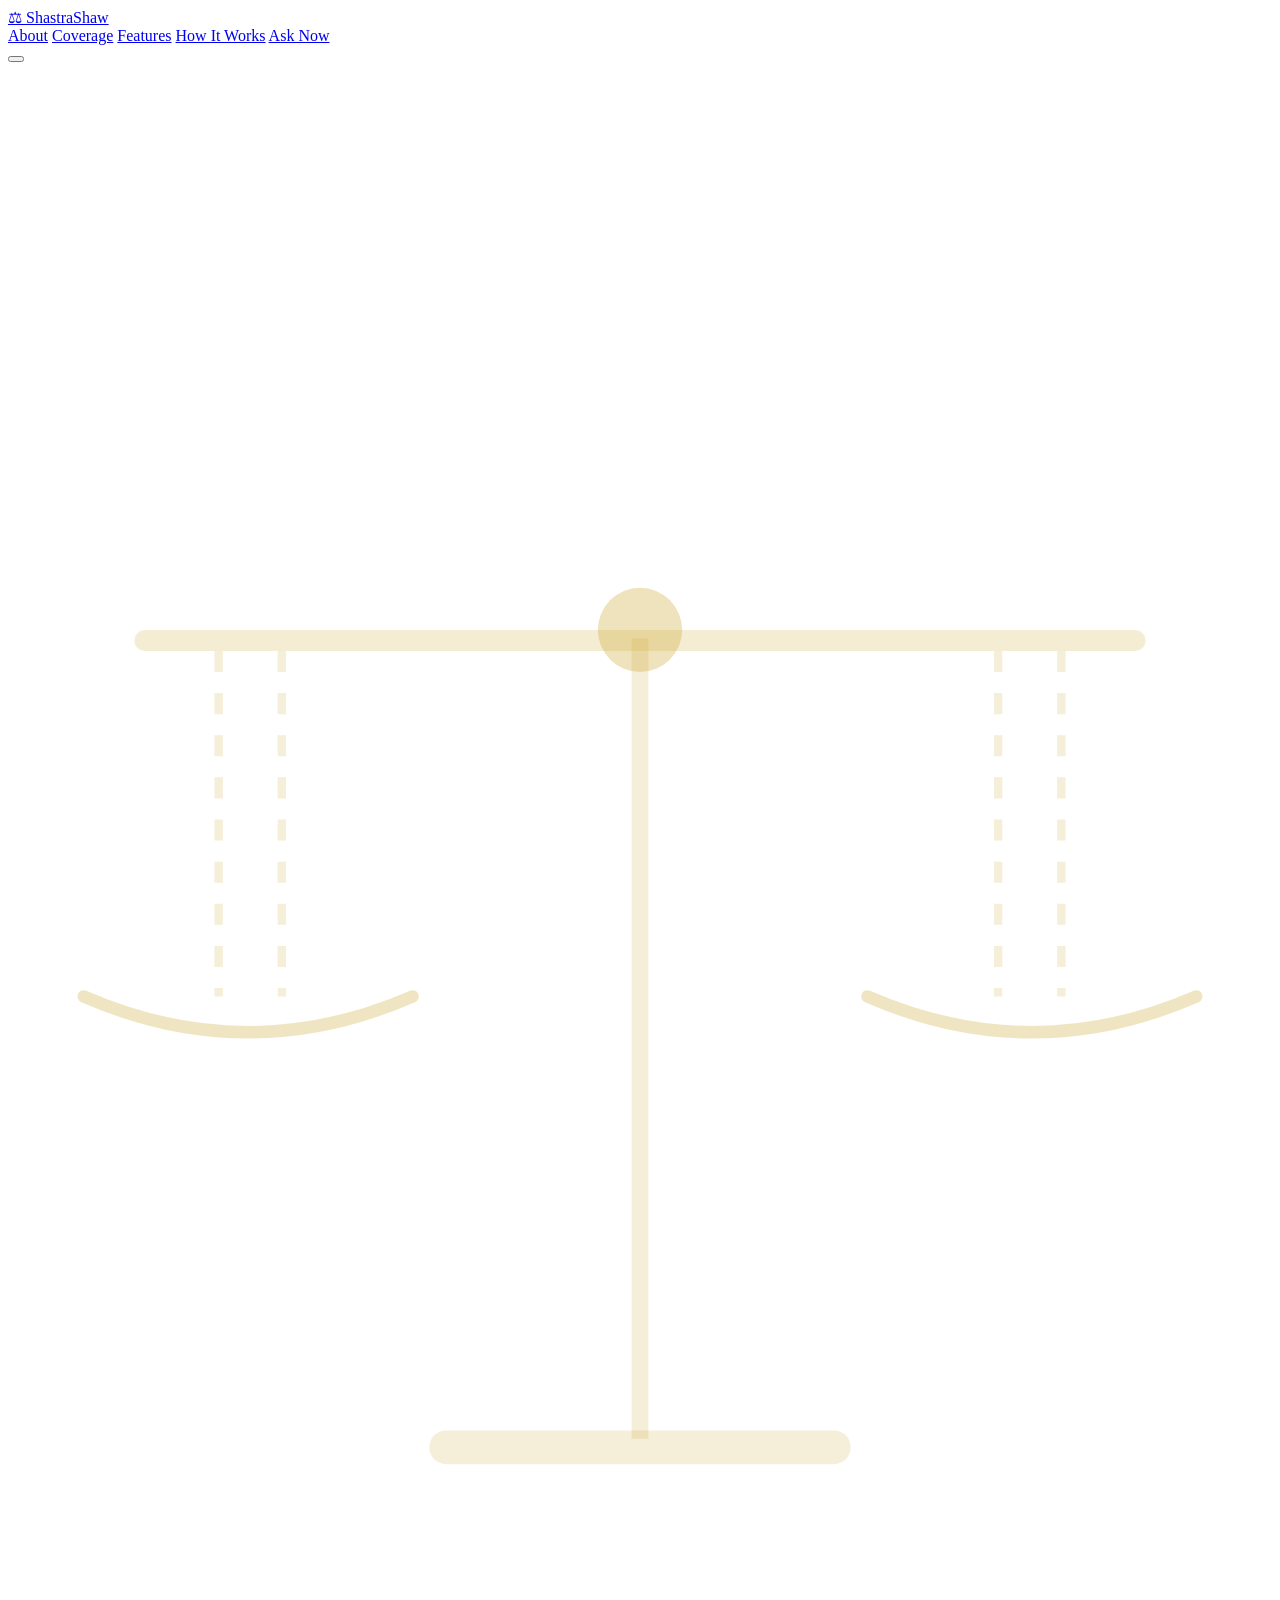
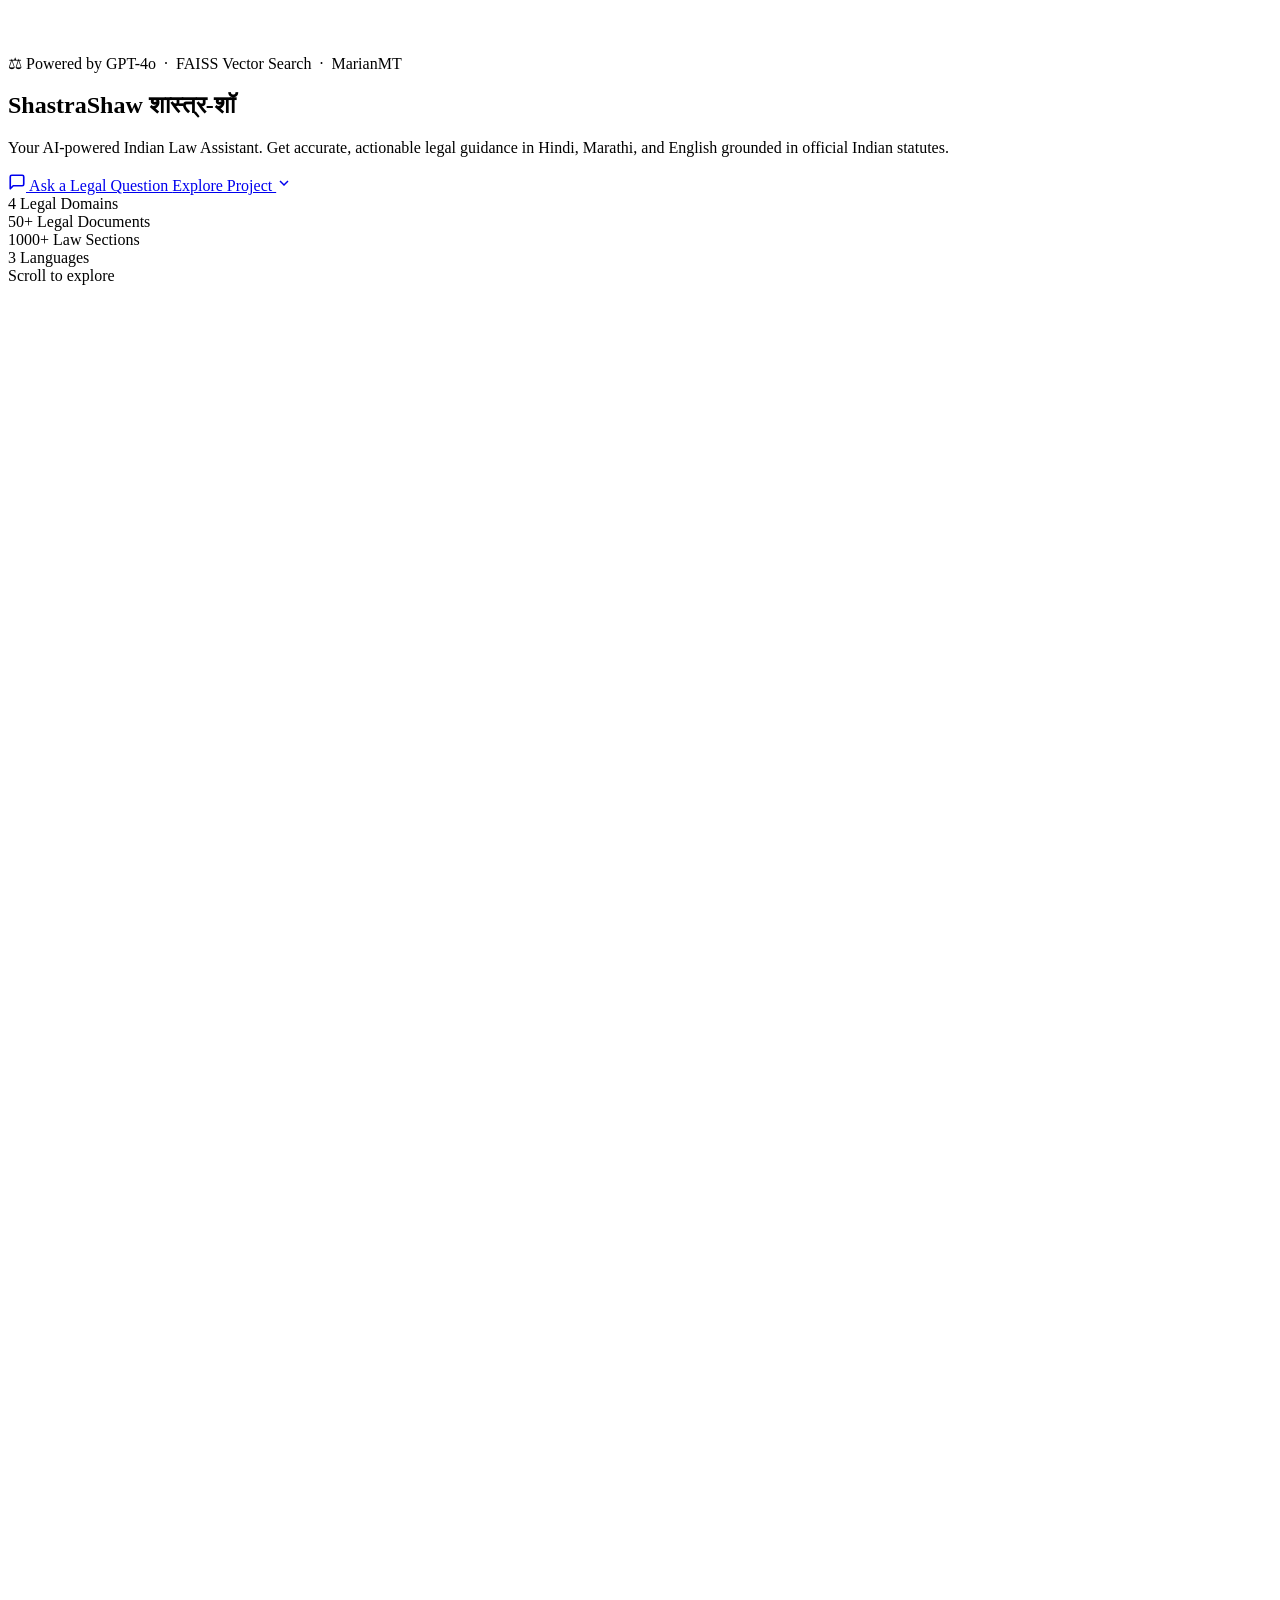
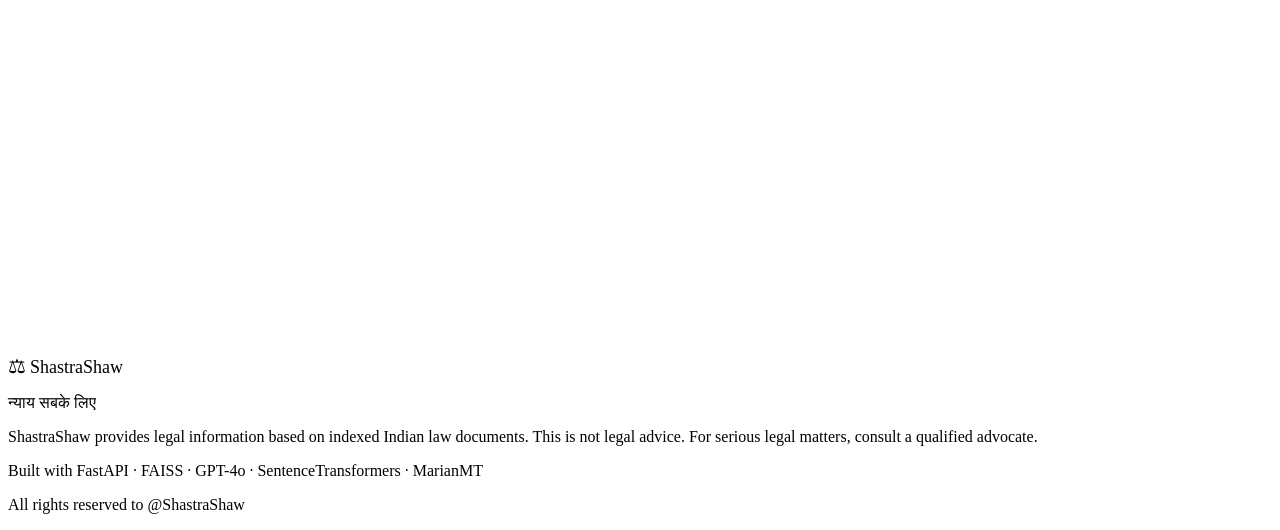
==== app/static/index.html @ 65e2e1da "Initial commit — Indian Law RAG system RAG pipeline for Indian legal documents covering traffic law " ====
<!DOCTYPE html>
<html lang="en">

<head>
  <meta charset="UTF-8">
  <meta name="viewport" content="width=device-width, initial-scale=1.0">
  <title>ShastraShaw - AI Legal Assistant for India</title>
  <meta name="description"
    content="ShastraShaw: AI-powered Indian Law Assistant. Get instant, accurate legal guidance in Hindi, Marathi, and English based on official Indian statutes.">

  <!-- Google Fonts -->
  <link rel="preconnect" href="https://fonts.googleapis.com">
  <link rel="preconnect" href="https://fonts.gstatic.com" crossorigin>
  <link
    href="https://fonts.googleapis.com/css2?family=Cinzel:wght@400;600;700;900&family=Inter:ital,wght@0,300;0,400;0,500;0,600;0,700;1,400&family=Noto+Sans+Devanagari:wght@300;400;500;600&display=swap"
    rel="stylesheet">

  <!-- AOS -->
  <link href="https://unpkg.com/aos@2.3.4/dist/aos.css" rel="stylesheet">

  <!-- Stylesheet -->
  <link rel="stylesheet" href="/static/css/style.css">
</head>

<body>

  <!-- ===== NAVBAR ===== -->
  <nav class="navbar" id="navbar">
    <div class="nav-container">
      <a href="/" class="nav-brand">
        <span class="brand-icon">⚖</span>
        <span class="brand-name">ShastraShaw</span>
      </a>
      <div class="nav-links" id="navLinks">
        <a href="#about">About</a>
        <a href="#coverage">Coverage</a>
        <a href="#features">Features</a>
        <a href="#how-it-works">How It Works</a>
        <a href="/chat" class="btn-nav">Ask Now</a>
      </div>
      <button class="nav-toggle" id="navToggle" aria-label="Toggle navigation">
        <span></span><span></span><span></span>
      </button>
    </div>
  </nav>

  <!-- ===== HERO ===== -->
  <section class="hero" id="hero">
    <div class="hero-bg">
      <div class="hero-orb hero-orb-1"></div>
      <div class="hero-orb hero-orb-2"></div>
      <div class="hero-orb hero-orb-3"></div>
      <canvas id="heroCanvas"></canvas>
    </div>

    <!-- Decorative scales SVG -->
    <div class="hero-scales-bg" aria-hidden="true">
      <svg viewBox="0 0 300 340" fill="none" xmlns="http://www.w3.org/2000/svg">
        <rect x="148" y="100" width="4" height="190" fill="rgba(201,162,39,0.18)" />
        <rect x="100" y="288" width="100" height="8" rx="4" fill="rgba(201,162,39,0.18)" />
        <rect x="30" y="98" width="240" height="5" rx="2.5" fill="rgba(201,162,39,0.2)" />
        <circle cx="150" cy="98" r="10" fill="rgba(201,162,39,0.3)" />
        <line x1="50" y1="103" x2="50" y2="185" stroke="rgba(201,162,39,0.18)" stroke-width="2"
          stroke-dasharray="5 5" />
        <line x1="65" y1="103" x2="65" y2="185" stroke="rgba(201,162,39,0.18)" stroke-width="2"
          stroke-dasharray="5 5" />
        <line x1="235" y1="103" x2="235" y2="185" stroke="rgba(201,162,39,0.18)" stroke-width="2"
          stroke-dasharray="5 5" />
        <line x1="250" y1="103" x2="250" y2="185" stroke="rgba(201,162,39,0.18)" stroke-width="2"
          stroke-dasharray="5 5" />
        <path d="M18 185 Q57 202 96 185" stroke="rgba(201,162,39,0.28)" stroke-width="3" fill="none"
          stroke-linecap="round" />
        <path d="M204 185 Q243 202 282 185" stroke="rgba(201,162,39,0.28)" stroke-width="3" fill="none"
          stroke-linecap="round" />
      </svg>
    </div>

    <div class="hero-content">
      <div class="hero-badge">
        <span>⚖</span>
        Powered by GPT-4o &nbsp;·&nbsp; FAISS Vector Search &nbsp;·&nbsp; MarianMT
      </div>

      <h1 class="hero-title">
        <span class="brand-cinzel">ShastraShaw</span>
        <span class="title-sub">शास्त्र-शॉ</span>
      </h1>

      <p class="hero-desc">
        Your AI-powered Indian Law Assistant. Get accurate, actionable legal guidance
        in Hindi, Marathi, and English grounded in official Indian statutes.
      </p>

      <div class="hero-actions">
        <a href="/chat" class="btn-primary">
          <svg width="18" height="18" viewBox="0 0 24 24" fill="none" stroke="currentColor" stroke-width="2.2"
            stroke-linecap="round" stroke-linejoin="round">
            <path d="M21 15a2 2 0 0 1-2 2H7l-4 4V5a2 2 0 0 1 2-2h14a2 2 0 0 1 2 2z" />
          </svg>
          Ask a Legal Question
        </a>
        <a href="#about" class="btn-secondary">
          Explore Project
          <svg width="16" height="16" viewBox="0 0 24 24" fill="none" stroke="currentColor" stroke-width="2.2">
            <polyline points="6 9 12 15 18 9" />
          </svg>
        </a>
      </div>

      <div class="hero-stats">
        <div class="stat">
          <span class="stat-num">4</span>
          <span class="stat-label">Legal Domains</span>
        </div>
        <div class="stat-divider"></div>
        <div class="stat">
          <span class="stat-num">50+</span>
          <span class="stat-label">Legal Documents</span>
        </div>
        <div class="stat-divider"></div>
        <div class="stat">
          <span class="stat-num">1000+</span>
          <span class="stat-label">Law Sections</span>
        </div>
        <div class="stat-divider"></div>
        <div class="stat">
          <span class="stat-num">3</span>
          <span class="stat-label">Languages</span>
        </div>
      </div>
    </div>

    <div class="hero-scroll">
      <div class="scroll-indicator"></div>
      <span>Scroll to explore</span>
    </div>
  </section>

  <!-- ===== ABOUT ===== -->
  <section class="about section" id="about">
    <div class="container">
      <div class="section-header" data-aos="fade-up">
        <div class="section-tag">About ShastraShaw</div>
        <h2>Democratizing Access to Indian Law</h2>
        <p>Most Indians face complex legal situations without access to affordable legal advice. ShastraShaw bridges
          this gap using AI providing instant, accurate, and actionable legal guidance directly from official Indian
          statutes.</p>
      </div>

      <div class="about-grid">
        <div class="about-card" data-aos="fade-up" data-aos-delay="100">
          <div class="about-icon">🎯</div>
          <h3>Grounded in Law</h3>
          <p>Every answer is retrieved directly from official Indian legal documents - BNS 2023, BNSS 2023, Motor
            Vehicle Acts, Hindu Marriage Act, Maharashtra Rent Control Act, and more. No hallucinations, only verified
            law.</p>
        </div>
        <div class="about-card" data-aos="fade-up" data-aos-delay="200">
          <div class="about-icon">🇮🇳</div>
          <h3>Built for India</h3>
          <p>Supports Hindi, Marathi, and English. Understands the Indian legal context, local procedures, police complaint
            mechanisms, consumer courts, district tribunals, and online grievance portals.</p>
        </div>
        <div class="about-card" data-aos="fade-up" data-aos-delay="300">
          <div class="about-icon">⚡</div>
          <h3>Actionable Guidance</h3>
          <p>Not just legal text - step-by-step procedures, helpline numbers, online portal URLs, required documents,
            and exact section citations so you know exactly what to do next.</p>
        </div>
      </div>
    </div>
  </section>

  <!-- ===== COVERAGE ===== -->
  <section class="coverage section" id="coverage">
    <div class="container">
      <div class="section-header" data-aos="fade-up">
        <div class="section-tag">Legal Coverage</div>
        <h2>What ShastraShaw Covers</h2>
        <p>Four major areas of Indian law, with detailed provisions, procedures, and actionable guidance sourced from
          actual legislation.</p>
      </div>

      <div class="coverage-grid">

        <div class="coverage-card" data-aos="fade-up" data-aos-delay="100">
          <span class="coverage-icon">🚦</span>
          <div class="coverage-sector">Traffic Law</div>
          <h3>Motor Vehicle Laws</h3>
          <p>Central & Maharashtra Motor Vehicle Acts, traffic fine schedules, and procedural guidance for challenging
            challans and reporting bribery.</p>
          <ul class="coverage-list">
            <li>Fine schedules &amp; challan rules</li>
            <li>How to challenge a traffic challan</li>
            <li>Bribery complaint via ACB helpline</li>
            <li>Accident claims &amp; procedures</li>
          </ul>
        </div>

        <div class="coverage-card" data-aos="fade-up" data-aos-delay="200">
          <span class="coverage-icon">⚖️</span>
          <div class="coverage-sector">Criminal Law</div>
          <h3>BNS &amp; BNSS 2023</h3>
          <p>India's new criminal codes - Bharatiya Nyaya Sanhita and Bharatiya Nagarik Suraksha Sanhita. Know your
            rights during arrest and complaint filing.</p>
          <ul class="coverage-list">
            <li>FIR filing procedures &amp; online options</li>
            <li>Bail applications &amp; your rights</li>
            <li>Police misconduct complaints</li>
            <li>D.K. Basu guidelines &amp; protections</li>
          </ul>
        </div>

        <div class="coverage-card" data-aos="fade-up" data-aos-delay="300">
          <span class="coverage-icon">🏠</span>
          <div class="coverage-sector">Rental Law</div>
          <h3>Maharashtra Rent Control</h3>
          <p>Maharashtra Rent Control Act - tenant and landlord rights, eviction procedures, essential services
            protections, and legal rent increase limits.</p>
          <ul class="coverage-list">
            <li>Tenant rights &amp; protections</li>
            <li>Eviction rules &amp; legal procedures</li>
            <li>4% annual rent increase limit</li>
            <li>Essential services (Section 41)</li>
          </ul>
        </div>

        <div class="coverage-card" data-aos="fade-up" data-aos-delay="400">
          <span class="coverage-icon">💍</span>
          <div class="coverage-sector">Matrimonial</div>
          <h3>Hindu Marriage &amp; Family</h3>
          <p>Hindu Marriage Act, BNS 498A/85, Dowry Prohibition Act, and Protection of Women from Domestic Violence Act
            - know your rights.</p>
          <ul class="coverage-list">
            <li>Divorce procedures &amp; grounds</li>
            <li>Domestic violence protections</li>
            <li>Dowry harassment (BNS 85)</li>
            <li>Maintenance &amp; alimony rights</li>
          </ul>
        </div>

      </div>
    </div>
  </section>

  <!-- ===== FEATURES ===== -->
  <section class="features section" id="features">
    <div class="container">
      <div class="section-header" data-aos="fade-up">
        <div class="section-tag">Key Features</div>
        <h2>Why ShastraShaw?</h2>
        <p>A purpose-built RAG system combining vector search, LLM generation, and structured legal knowledge.</p>
      </div>

      <div class="features-grid">
        <div class="feature-item" data-aos="fade-right" data-aos-delay="100">
          <div class="feature-icon-wrap">
            <svg width="22" height="22" viewBox="0 0 24 24" fill="none" stroke="currentColor" stroke-width="1.8"
              stroke-linecap="round">
              <path d="M5 3l14 9-14 9V3z" />
            </svg>
          </div>
          <div>
            <h4>Bilingual Support</h4>
            <p>Ask in Hindi, Marathi, or English. Automatic language detection and translation using HuggingFace MarianMT models.
            </p>
          </div>
        </div>

        <div class="feature-item" data-aos="fade-left" data-aos-delay="150">
          <div class="feature-icon-wrap">
            <svg width="22" height="22" viewBox="0 0 24 24" fill="none" stroke="currentColor" stroke-width="1.8"
              stroke-linecap="round">
              <rect x="9" y="2" width="6" height="11" rx="3" />
              <path d="M5 10a7 7 0 0 0 14 0" />
              <line x1="12" y1="19" x2="12" y2="22" />
              <line x1="8" y1="22" x2="16" y2="22" />
            </svg>
          </div>
          <div>
            <h4>Voice Input &amp; Output</h4>
            <p>Speak your legal question using the microphone. Answers are read aloud in your language when using voice
              input.</p>
          </div>
        </div>

        <div class="feature-item" data-aos="fade-right" data-aos-delay="200">
          <div class="feature-icon-wrap">
            <svg width="22" height="22" viewBox="0 0 24 24" fill="none" stroke="currentColor" stroke-width="1.8"
              stroke-linecap="round">
              <circle cx="11" cy="11" r="8" />
              <line x1="21" y1="21" x2="16.65" y2="16.65" />
            </svg>
          </div>
          <div>
            <h4>Semantic Vector Search</h4>
            <p>FAISS IndexFlatIP searches 1000+ indexed legal sections using BAAI/bge-base-en embeddings for precise
              retrieval.</p>
          </div>
        </div>

        <div class="feature-item" data-aos="fade-left" data-aos-delay="250">
          <div class="feature-icon-wrap">
            <svg width="22" height="22" viewBox="0 0 24 24" fill="none" stroke="currentColor" stroke-width="1.8"
              stroke-linecap="round">
              <polyline points="22 12 18 12 15 21 9 3 6 12 2 12" />
            </svg>
          </div>
          <div>
            <h4>GPT-4o Powered</h4>
            <p>Sector-specific system prompts with domain expertise. Returns structured answers with section citations,
              helplines, and portal URLs.</p>
          </div>
        </div>

        <div class="feature-item" data-aos="fade-right" data-aos-delay="300">
          <div class="feature-icon-wrap">
            <svg width="22" height="22" viewBox="0 0 24 24" fill="none" stroke="currentColor" stroke-width="1.8"
              stroke-linecap="round">
              <path d="M14 2H6a2 2 0 0 0-2 2v16a2 2 0 0 0 2 2h12a2 2 0 0 0 2-2V8z" />
              <polyline points="14 2 14 8 20 8" />
              <line x1="16" y1="13" x2="8" y2="13" />
              <line x1="16" y1="17" x2="8" y2="17" />
            </svg>
          </div>
          <div>
            <h4>Source Attribution</h4>
            <p>Every answer includes expandable source citations - exact section numbers from the referenced Act with
              document name.</p>
          </div>
        </div>

        <div class="feature-item" data-aos="fade-left" data-aos-delay="350">
          <div class="feature-icon-wrap">
            <svg width="22" height="22" viewBox="0 0 24 24" fill="none" stroke="currentColor" stroke-width="1.8"
              stroke-linecap="round">
              <path d="M9 11l3 3L22 4" />
              <path d="M21 12v7a2 2 0 0 1-2 2H5a2 2 0 0 1-2-2V5a2 2 0 0 1 2-2h11" />
            </svg>
          </div>
          <div>
            <h4>Actionable Procedures</h4>
            <p>Beyond legal text - dedicated knowledge base with helpline numbers, portal URLs, required documents, and
              step-by-step filing guides.</p>
          </div>
        </div>
      </div>
    </div>
  </section>

  <!-- ===== HOW IT WORKS ===== -->
  <section class="how-it-works section" id="how-it-works">
    <div class="container">
      <div class="section-header" data-aos="fade-up">
        <div class="section-tag">Process</div>
        <h2>How It Works</h2>
        <p>From your question to a grounded legal answer in seconds - a four-stage RAG pipeline.</p>
      </div>

      <div class="steps-container">
        <div class="step" data-aos="fade-up" data-aos-delay="100">
          <div class="step-num">01</div>
          <div class="step-icon">💬</div>
          <div class="step-content">
            <h3>Ask Your Question</h3>
            <p>Type or speak in Hindi, Marathi or English. The system auto-detects your language and translates if needed.</p>
          </div>
        </div>

        <div class="step-connector" data-aos="fade-up" data-aos-delay="175">
          <div class="connector-line"></div>
          <svg width="20" height="20" viewBox="0 0 24 24" fill="none" stroke="currentColor" stroke-width="2.5">
            <polyline points="9 18 15 12 9 6" />
          </svg>
        </div>

        <div class="step" data-aos="fade-up" data-aos-delay="200">
          <div class="step-num">02</div>
          <div class="step-icon">🔍</div>
          <div class="step-content">
            <h3>Semantic Retrieval</h3>
            <p>FAISS searches 1000+ law sections using cosine similarity to find the most relevant legal text.</p>
          </div>
        </div>

        <div class="step-connector" data-aos="fade-up" data-aos-delay="275">
          <div class="connector-line"></div>
          <svg width="20" height="20" viewBox="0 0 24 24" fill="none" stroke="currentColor" stroke-width="2.5">
            <polyline points="9 18 15 12 9 6" />
          </svg>
        </div>

        <div class="step" data-aos="fade-up" data-aos-delay="300">
          <div class="step-num">03</div>
          <div class="step-icon">🤖</div>
          <div class="step-content">
            <h3>GPT-4o Generation</h3>
            <p>Sector-specific prompts guide GPT-4o to synthesize chunks into clear, actionable legal answers.</p>
          </div>
        </div>

        <div class="step-connector" data-aos="fade-up" data-aos-delay="375">
          <div class="connector-line"></div>
          <svg width="20" height="20" viewBox="0 0 24 24" fill="none" stroke="currentColor" stroke-width="2.5">
            <polyline points="9 18 15 12 9 6" />
          </svg>
        </div>

        <div class="step" data-aos="fade-up" data-aos-delay="400">
          <div class="step-num">04</div>
          <div class="step-icon">✅</div>
          <div class="step-content">
            <h3>Cited Answer</h3>
            <p>Receive your answer with section references, translated back to your language if needed.</p>
          </div>
        </div>
      </div>
    </div>
  </section>

  <!-- ===== TECH STACK ===== -->
  <section class="tech-section section" data-aos="fade-up">
    <div class="container">
      <div class="tech-bar">
        <span class="tech-label">Built with</span>
        <div class="tech-pills">
          <span class="tech-pill">FastAPI</span>
          <span class="tech-pill">FAISS</span>
          <span class="tech-pill">GPT-4o</span>
          <span class="tech-pill">SentenceTransformers</span>
          <span class="tech-pill">MarianMT</span>
          <span class="tech-pill">PyMuPDF</span>
          <span class="tech-pill">Python</span>
        </div>
      </div>
    </div>
  </section>

  <!-- ===== CTA ===== -->
  <section class="cta-section">
    <div class="container">
      <div class="cta-box" data-aos="zoom-in">
        <div class="cta-glow"></div>
        <div class="cta-scales">⚖️</div>
        <h2>Have a Legal Question?</h2>
        <p>Ask ShastraShaw now - instant, AI-powered, grounded in Indian law.</p>
        <a href="/chat" class="btn-primary btn-large">
          <svg width="20" height="20" viewBox="0 0 24 24" fill="none" stroke="currentColor" stroke-width="2.2"
            stroke-linecap="round" stroke-linejoin="round">
            <path d="M21 15a2 2 0 0 1-2 2H7l-4 4V5a2 2 0 0 1 2-2h14a2 2 0 0 1 2 2z" />
          </svg>
          Start Chatting Now
        </a>
        <p class="cta-disclaimer">Supports Hindi, Marathi, &amp; English · Voice input · Sector-aware answers</p>
      </div>
    </div>
  </section>

  <!-- ===== FOOTER ===== -->
  <footer class="footer">
    <div class="container">
      <div class="footer-brand">
        <span class="brand-icon" style="font-size:20px">⚖</span>
        <span class="brand-name" style="font-size:18px">ShastraShaw</span>
      </div>
      <p class="footer-devanagari">न्याय सबके लिए</p>
      <p class="footer-disclaimer">
        ShastraShaw provides legal information based on indexed Indian law documents.
        This is not legal advice. For serious legal matters, consult a qualified advocate.
      </p>
      <p class="footer-copy">Built with FastAPI · FAISS · GPT-4o · SentenceTransformers · MarianMT</p>
      <p class="footer-copy">All rights reserved to @ShastraShaw</p>
    </div>
  </footer>

  <!-- AOS -->
  <script src="https://unpkg.com/aos@2.3.4/dist/aos.js"></script>
  <!-- GSAP -->
  <script src="https://cdnjs.cloudflare.com/ajax/libs/gsap/3.12.5/gsap.min.js"></script>
  <!-- Landing JS -->
  <script src="/static/js/main.js"></script>
</body>

</html>
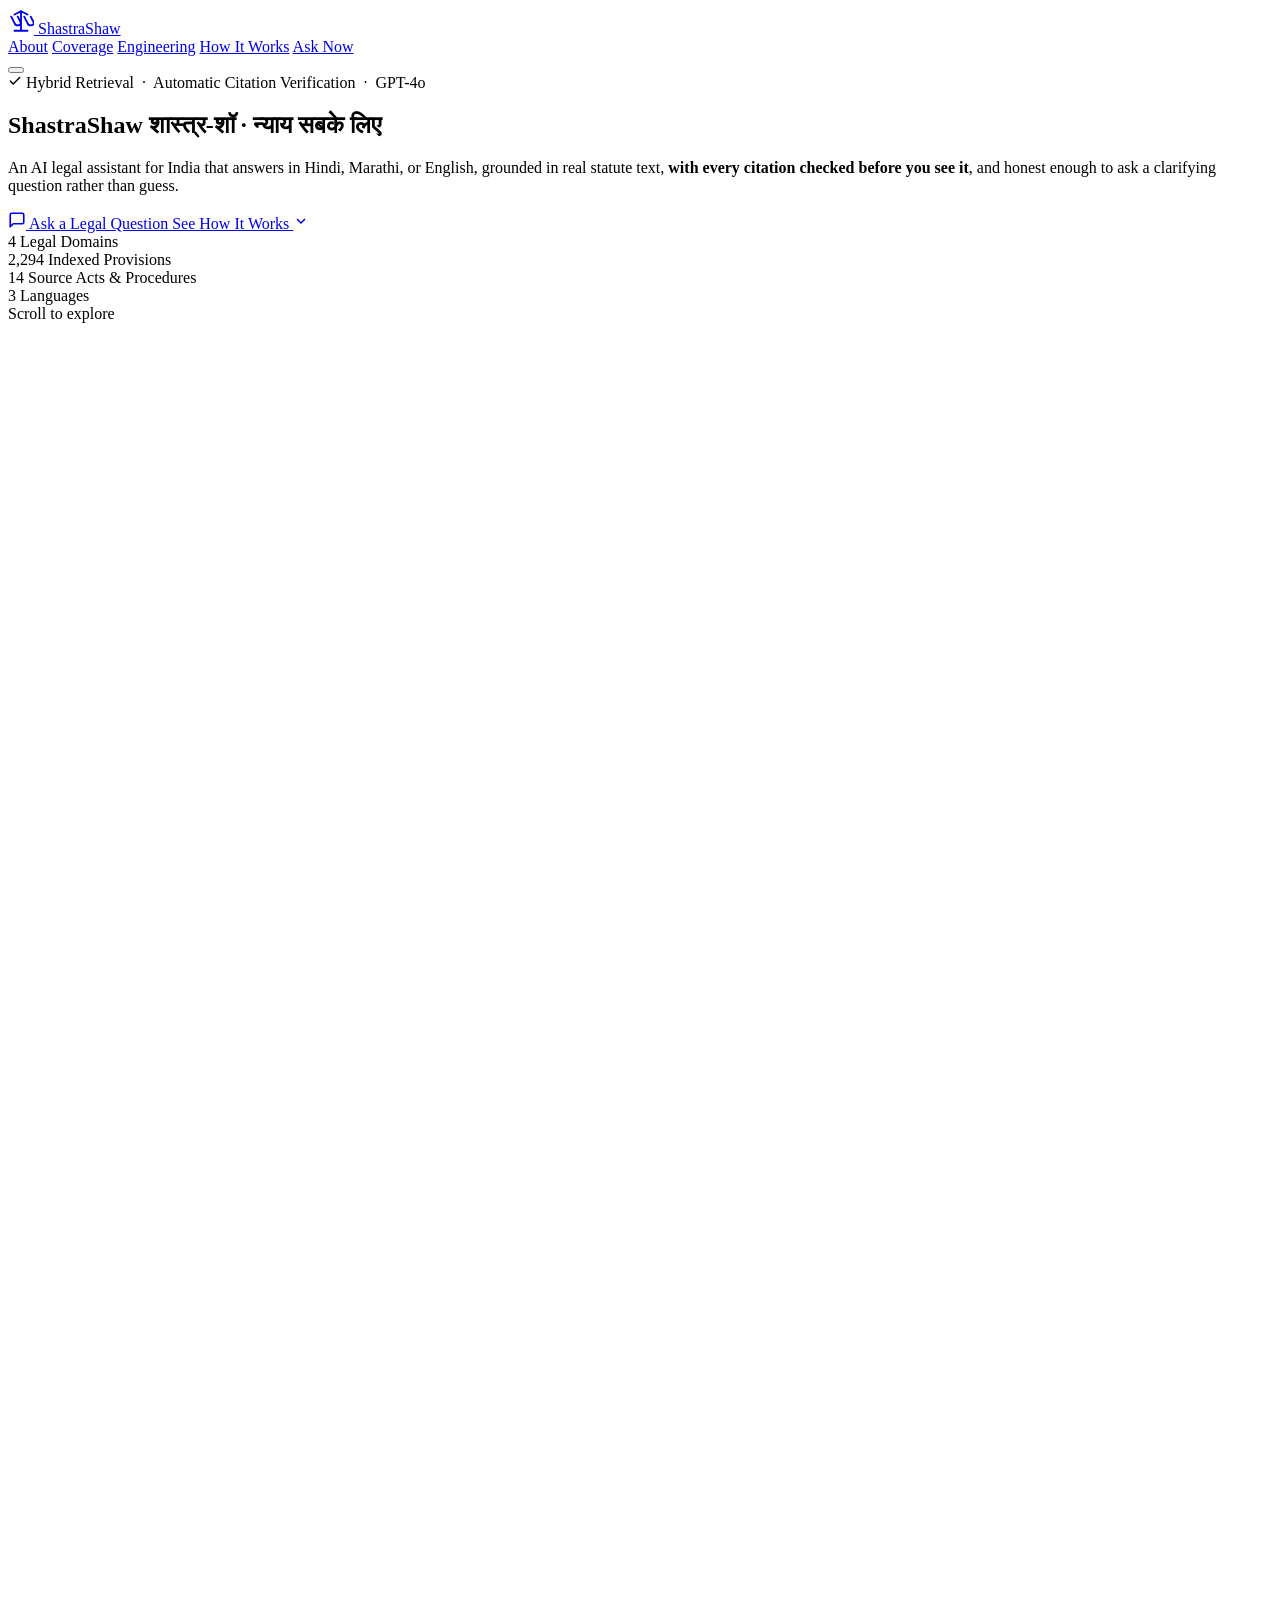
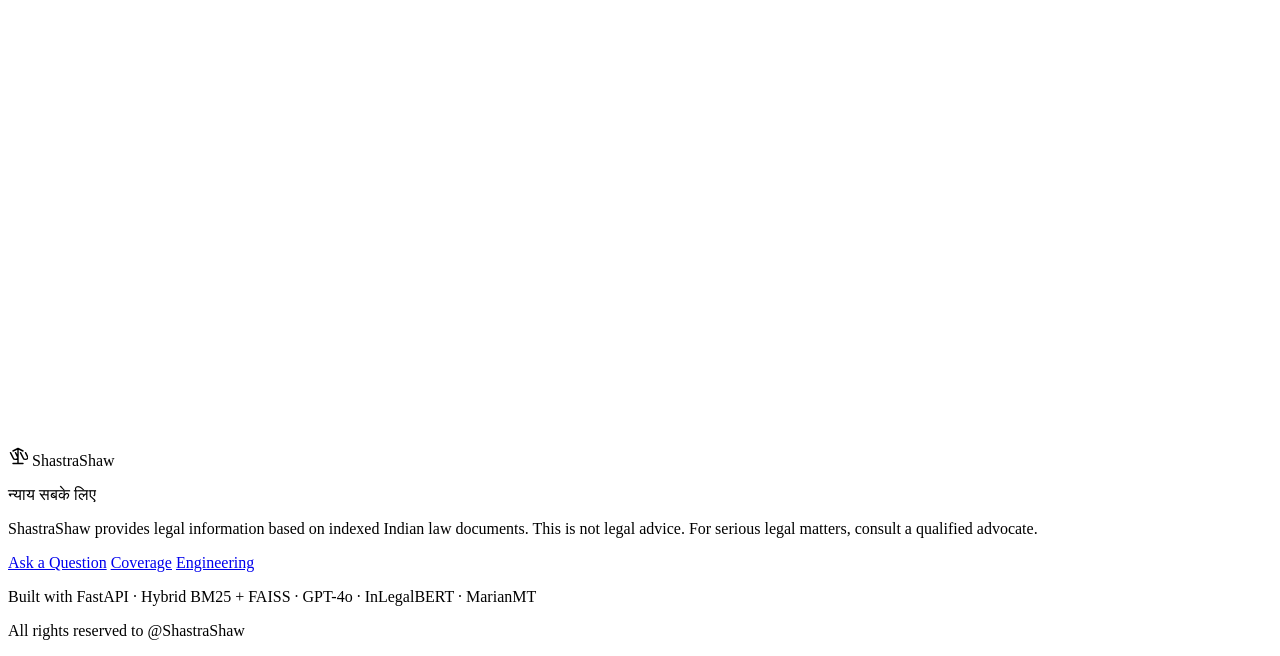
==== commit 6273c709: "Redesign landing page in white/professional theme with gradient accents Replaces the dark navy/gold " ====
--- a/app/static/index.html
+++ b/app/static/index.html
@@ -4,15 +4,15 @@
 <head>
   <meta charset="UTF-8">
   <meta name="viewport" content="width=device-width, initial-scale=1.0">
-  <title>ShastraShaw - AI Legal Assistant for India</title>
+  <title>ShastraShaw: AI Legal Assistant for India</title>
   <meta name="description"
-    content="ShastraShaw: AI-powered Indian Law Assistant. Get instant, accurate legal guidance in Hindi, Marathi, and English based on official Indian statutes.">
+    content="ShastraShaw: AI-powered Indian legal assistant with hybrid retrieval, automatic citation verification, and smart routing. Get accurate, actionable legal guidance in Hindi, Marathi, and English, grounded in official Indian statutes.">
 
   <!-- Google Fonts -->
   <link rel="preconnect" href="https://fonts.googleapis.com">
   <link rel="preconnect" href="https://fonts.gstatic.com" crossorigin>
   <link
-    href="https://fonts.googleapis.com/css2?family=Cinzel:wght@400;600;700;900&family=Inter:ital,wght@0,300;0,400;0,500;0,600;0,700;1,400&family=Noto+Sans+Devanagari:wght@300;400;500;600&display=swap"
+    href="https://fonts.googleapis.com/css2?family=Source+Serif+4:opsz,wght@8..60,500;8..60,600;8..60,700&family=Inter:ital,wght@0,300;0,400;0,500;0,600;0,700;1,400&family=Noto+Sans+Devanagari:wght@400;500;600&display=swap"
     rel="stylesheet">
 
   <!-- AOS -->
@@ -28,13 +28,17 @@
   <nav class="navbar" id="navbar">
     <div class="nav-container">
       <a href="/" class="nav-brand">
-        <span class="brand-icon">⚖</span>
+        <span class="brand-mark">
+          <svg width="26" height="26" viewBox="0 0 24 24" fill="none" stroke="currentColor" stroke-width="1.7" stroke-linecap="round" stroke-linejoin="round">
+            <path d="M12 3v18M12 3l-6 3M12 3l6 3M3 8l3 6a3.2 3.2 0 0 0 6 0L9 8M15 8l3 6a3.2 3.2 0 0 0 6 0l-3-6M6 21h12"/>
+          </svg>
+        </span>
         <span class="brand-name">ShastraShaw</span>
       </a>
       <div class="nav-links" id="navLinks">
         <a href="#about">About</a>
         <a href="#coverage">Coverage</a>
-        <a href="#features">Features</a>
+        <a href="#features">Engineering</a>
         <a href="#how-it-works">How It Works</a>
         <a href="/chat" class="btn-nav">Ask Now</a>
       </div>
@@ -47,51 +51,31 @@
   <!-- ===== HERO ===== -->
   <section class="hero" id="hero">
     <div class="hero-bg">
-      <div class="hero-orb hero-orb-1"></div>
-      <div class="hero-orb hero-orb-2"></div>
-      <div class="hero-orb hero-orb-3"></div>
-      <canvas id="heroCanvas"></canvas>
-    </div>
-
-    <!-- Decorative scales SVG -->
-    <div class="hero-scales-bg" aria-hidden="true">
-      <svg viewBox="0 0 300 340" fill="none" xmlns="http://www.w3.org/2000/svg">
-        <rect x="148" y="100" width="4" height="190" fill="rgba(201,162,39,0.18)" />
-        <rect x="100" y="288" width="100" height="8" rx="4" fill="rgba(201,162,39,0.18)" />
-        <rect x="30" y="98" width="240" height="5" rx="2.5" fill="rgba(201,162,39,0.2)" />
-        <circle cx="150" cy="98" r="10" fill="rgba(201,162,39,0.3)" />
-        <line x1="50" y1="103" x2="50" y2="185" stroke="rgba(201,162,39,0.18)" stroke-width="2"
-          stroke-dasharray="5 5" />
-        <line x1="65" y1="103" x2="65" y2="185" stroke="rgba(201,162,39,0.18)" stroke-width="2"
-          stroke-dasharray="5 5" />
-        <line x1="235" y1="103" x2="235" y2="185" stroke="rgba(201,162,39,0.18)" stroke-width="2"
-          stroke-dasharray="5 5" />
-        <line x1="250" y1="103" x2="250" y2="185" stroke="rgba(201,162,39,0.18)" stroke-width="2"
-          stroke-dasharray="5 5" />
-        <path d="M18 185 Q57 202 96 185" stroke="rgba(201,162,39,0.28)" stroke-width="3" fill="none"
-          stroke-linecap="round" />
-        <path d="M204 185 Q243 202 282 185" stroke="rgba(201,162,39,0.28)" stroke-width="3" fill="none"
-          stroke-linecap="round" />
-      </svg>
+      <div class="hero-blob hero-blob-1"></div>
+      <div class="hero-blob hero-blob-2"></div>
+      <div class="hero-grid-overlay"></div>
     </div>
 
     <div class="hero-content">
-      <div class="hero-badge">
-        <span>⚖</span>
-        Powered by GPT-4o &nbsp;·&nbsp; FAISS Vector Search &nbsp;·&nbsp; MarianMT
+      <div class="hero-badge" data-anim="badge">
+        <svg width="14" height="14" viewBox="0 0 24 24" fill="none" stroke="currentColor" stroke-width="2.5" stroke-linecap="round" stroke-linejoin="round">
+          <path d="M20 6L9 17l-5-5"/>
+        </svg>
+        Hybrid Retrieval &nbsp;·&nbsp; Automatic Citation Verification &nbsp;·&nbsp; GPT-4o
       </div>
 
       <h1 class="hero-title">
-        <span class="brand-cinzel">ShastraShaw</span>
-        <span class="title-sub">शास्त्र-शॉ</span>
+        <span class="brand-serif" data-anim="title">ShastraShaw</span>
+        <span class="title-sub" data-anim="sub">शास्त्र-शॉ · न्याय सबके लिए</span>
       </h1>
 
-      <p class="hero-desc">
-        Your AI-powered Indian Law Assistant. Get accurate, actionable legal guidance
-        in Hindi, Marathi, and English grounded in official Indian statutes.
+      <p class="hero-desc" data-anim="desc">
+        An AI legal assistant for India that answers in Hindi, Marathi, or English,
+        grounded in real statute text, <strong>with every citation checked before you see it</strong>,
+        and honest enough to ask a clarifying question rather than guess.
       </p>
 
-      <div class="hero-actions">
+      <div class="hero-actions" data-anim="actions">
         <a href="/chat" class="btn-primary">
           <svg width="18" height="18" viewBox="0 0 24 24" fill="none" stroke="currentColor" stroke-width="2.2"
             stroke-linecap="round" stroke-linejoin="round">
@@ -99,28 +83,28 @@
           </svg>
           Ask a Legal Question
         </a>
-        <a href="#about" class="btn-secondary">
-          Explore Project
+        <a href="#how-it-works" class="btn-secondary">
+          See How It Works
           <svg width="16" height="16" viewBox="0 0 24 24" fill="none" stroke="currentColor" stroke-width="2.2">
             <polyline points="6 9 12 15 18 9" />
           </svg>
         </a>
       </div>
 
-      <div class="hero-stats">
+      <div class="hero-stats" data-anim="stats">
         <div class="stat">
           <span class="stat-num">4</span>
           <span class="stat-label">Legal Domains</span>
         </div>
         <div class="stat-divider"></div>
         <div class="stat">
-          <span class="stat-num">50+</span>
-          <span class="stat-label">Legal Documents</span>
+          <span class="stat-num">2,294</span>
+          <span class="stat-label">Indexed Provisions</span>
         </div>
         <div class="stat-divider"></div>
         <div class="stat">
-          <span class="stat-num">1000+</span>
-          <span class="stat-label">Law Sections</span>
+          <span class="stat-num">14</span>
+          <span class="stat-label">Source Acts &amp; Procedures</span>
         </div>
         <div class="stat-divider"></div>
         <div class="stat">
@@ -142,30 +126,37 @@
       <div class="section-header" data-aos="fade-up">
         <div class="section-tag">About ShastraShaw</div>
         <h2>Democratizing Access to Indian Law</h2>
-        <p>Most Indians face complex legal situations without access to affordable legal advice. ShastraShaw bridges
-          this gap using AI providing instant, accurate, and actionable legal guidance directly from official Indian
-          statutes.</p>
+        <p>Most Indians face legal situations, a wrongful challan, a domestic dispute, a landlord withholding a
+          deposit, without affordable access to legal advice. ShastraShaw closes that gap with AI grounded directly
+          in official statute text, not guesswork.</p>
       </div>
 
       <div class="about-grid">
         <div class="about-card" data-aos="fade-up" data-aos-delay="100">
-          <div class="about-icon">🎯</div>
-          <h3>Grounded in Law</h3>
-          <p>Every answer is retrieved directly from official Indian legal documents - BNS 2023, BNSS 2023, Motor
-            Vehicle Acts, Hindu Marriage Act, Maharashtra Rent Control Act, and more. No hallucinations, only verified
-            law.</p>
+          <div class="about-icon-wrap">
+            <svg width="22" height="22" viewBox="0 0 24 24" fill="none" stroke="currentColor" stroke-width="1.8" stroke-linecap="round" stroke-linejoin="round"><path d="M4 19.5A2.5 2.5 0 0 1 6.5 17H20"/><path d="M6.5 2H20v20H6.5A2.5 2.5 0 0 1 4 19.5v-15A2.5 2.5 0 0 1 6.5 2z"/></svg>
+          </div>
+          <h3>Grounded in Real Law</h3>
+          <p>Every legislation source, BNS 2023, BNSS 2023, the Motor Vehicles Act, Hindu Marriage Act, the
+            Domestic Violence Act, and more, is sourced directly from official government publications, parsed
+            section by section. Not a paraphrase, not a summary.</p>
         </div>
         <div class="about-card" data-aos="fade-up" data-aos-delay="200">
-          <div class="about-icon">🇮🇳</div>
+          <div class="about-icon-wrap">
+            <svg width="22" height="22" viewBox="0 0 24 24" fill="none" stroke="currentColor" stroke-width="1.8" stroke-linecap="round" stroke-linejoin="round"><path d="M5 8l6 6 6-6"/><path d="M2 12h20"/><circle cx="12" cy="12" r="10"/></svg>
+          </div>
           <h3>Built for India</h3>
-          <p>Supports Hindi, Marathi, and English. Understands the Indian legal context, local procedures, police complaint
-            mechanisms, consumer courts, district tribunals, and online grievance portals.</p>
+          <p>Ask in Hindi, Marathi, or English. Responses in Hindi and Marathi read like natural spoken conversation,
+            not a stiff government circular, while legal terms and section numbers stay precise.</p>
         </div>
         <div class="about-card" data-aos="fade-up" data-aos-delay="300">
-          <div class="about-icon">⚡</div>
-          <h3>Actionable Guidance</h3>
-          <p>Not just legal text - step-by-step procedures, helpline numbers, online portal URLs, required documents,
-            and exact section citations so you know exactly what to do next.</p>
+          <div class="about-icon-wrap">
+            <svg width="22" height="22" viewBox="0 0 24 24" fill="none" stroke="currentColor" stroke-width="1.8" stroke-linecap="round" stroke-linejoin="round"><path d="M9 12l2 2 4-4"/><path d="M21 12c0 4.97-4.03 9-9 9s-9-4.03-9-9 4.03-9 9-9c1.5 0 2.9.37 4.14 1.02"/><path d="M21 5l-9 9"/></svg>
+          </div>
+          <h3>Verified, Not Guessed</h3>
+          <p>Every section number the AI cites is checked against what was actually retrieved before the answer
+            reaches you. If a citation can't be verified, the system automatically drafts again with the correct
+            reference, a real anti-hallucination safeguard, not a disclaimer.</p>
         </div>
       </div>
     </div>
@@ -177,171 +168,164 @@
       <div class="section-header" data-aos="fade-up">
         <div class="section-tag">Legal Coverage</div>
         <h2>What ShastraShaw Covers</h2>
-        <p>Four major areas of Indian law, with detailed provisions, procedures, and actionable guidance sourced from
-          actual legislation.</p>
+        <p>Four areas of Indian law, indexed section by section from the actual legislation, plus step-by-step
+          procedures for what to do next.</p>
       </div>
 
       <div class="coverage-grid">
 
         <div class="coverage-card" data-aos="fade-up" data-aos-delay="100">
-          <span class="coverage-icon">🚦</span>
-          <div class="coverage-sector">Traffic Law</div>
+          <div class="coverage-top">
+            <span class="coverage-icon-wrap">
+              <svg width="20" height="20" viewBox="0 0 24 24" fill="none" stroke="currentColor" stroke-width="1.8" stroke-linecap="round" stroke-linejoin="round"><rect x="3" y="8" width="18" height="12" rx="2"/><path d="M7 8V6a5 5 0 0 1 10 0v2"/><circle cx="8" cy="14" r="1"/><circle cx="16" cy="14" r="1"/></svg>
+            </span>
+            <span class="coverage-sector">Traffic Law</span>
+          </div>
           <h3>Motor Vehicle Laws</h3>
-          <p>Central & Maharashtra Motor Vehicle Acts, traffic fine schedules, and procedural guidance for challenging
-            challans and reporting bribery.</p>
+          <p>Central &amp; Maharashtra Motor Vehicle Acts, the full fine schedule, and procedures for challenging a
+            challan or reporting bribery.</p>
           <ul class="coverage-list">
             <li>Fine schedules &amp; challan rules</li>
             <li>How to challenge a traffic challan</li>
-            <li>Bribery complaint via ACB helpline</li>
-            <li>Accident claims &amp; procedures</li>
+            <li>Bribery complaints via the ACB helpline</li>
+            <li>Accident claims &amp; MACT compensation</li>
           </ul>
         </div>
 
         <div class="coverage-card" data-aos="fade-up" data-aos-delay="200">
-          <span class="coverage-icon">⚖️</span>
-          <div class="coverage-sector">Criminal Law</div>
+          <div class="coverage-top">
+            <span class="coverage-icon-wrap">
+              <svg width="20" height="20" viewBox="0 0 24 24" fill="none" stroke="currentColor" stroke-width="1.8" stroke-linecap="round" stroke-linejoin="round"><path d="M12 3v18M12 3l-6 3M12 3l6 3M3 8l3 6a3.2 3.2 0 0 0 6 0L9 8M15 8l3 6a3.2 3.2 0 0 0 6 0l-3-6M6 21h12"/></svg>
+            </span>
+            <span class="coverage-sector">Criminal Law</span>
+          </div>
           <h3>BNS &amp; BNSS 2023</h3>
-          <p>India's new criminal codes - Bharatiya Nyaya Sanhita and Bharatiya Nagarik Suraksha Sanhita. Know your
-            rights during arrest and complaint filing.</p>
+          <p>India's current criminal codes: Bharatiya Nyaya Sanhita and Bharatiya Nagarik Suraksha Sanhita. Know
+            your rights during arrest, FIR filing, and bail.</p>
           <ul class="coverage-list">
-            <li>FIR filing procedures &amp; online options</li>
-            <li>Bail applications &amp; your rights</li>
-            <li>Police misconduct complaints</li>
-            <li>D.K. Basu guidelines &amp; protections</li>
+            <li>FIR filing procedures &amp; the Zero FIR option</li>
+            <li>Bail applications &amp; anticipatory bail</li>
+            <li>Police misconduct complaint hierarchy</li>
+            <li>D.K. Basu arrest guidelines &amp; protections</li>
           </ul>
         </div>
 
         <div class="coverage-card" data-aos="fade-up" data-aos-delay="300">
-          <span class="coverage-icon">🏠</span>
-          <div class="coverage-sector">Rental Law</div>
+          <div class="coverage-top">
+            <span class="coverage-icon-wrap">
+              <svg width="20" height="20" viewBox="0 0 24 24" fill="none" stroke="currentColor" stroke-width="1.8" stroke-linecap="round" stroke-linejoin="round"><path d="M3 21h18"/><path d="M5 21V9l7-6 7 6v12"/><path d="M9 21v-6h6v6"/></svg>
+            </span>
+            <span class="coverage-sector">Rental Law</span>
+          </div>
           <h3>Maharashtra Rent Control</h3>
-          <p>Maharashtra Rent Control Act - tenant and landlord rights, eviction procedures, essential services
-            protections, and legal rent increase limits.</p>
+          <p>Tenant and landlord rights under the Maharashtra Rent Control Act, eviction procedures, essential
+            services, and legal rent increase limits.</p>
           <ul class="coverage-list">
             <li>Tenant rights &amp; protections</li>
             <li>Eviction rules &amp; legal procedures</li>
             <li>4% annual rent increase limit</li>
-            <li>Essential services (Section 41)</li>
+            <li>Essential services cut-off (Section 41)</li>
           </ul>
         </div>
 
         <div class="coverage-card" data-aos="fade-up" data-aos-delay="400">
-          <span class="coverage-icon">💍</span>
-          <div class="coverage-sector">Matrimonial</div>
-          <h3>Hindu Marriage &amp; Family</h3>
-          <p>Hindu Marriage Act, BNS 498A/85, Dowry Prohibition Act, and Protection of Women from Domestic Violence Act
-            - know your rights.</p>
+          <div class="coverage-top">
+            <span class="coverage-icon-wrap">
+              <svg width="20" height="20" viewBox="0 0 24 24" fill="none" stroke="currentColor" stroke-width="1.8" stroke-linecap="round" stroke-linejoin="round"><path d="M20.8 4.6a5.5 5.5 0 0 0-7.8 0L12 5.6l-1-1a5.5 5.5 0 0 0-7.8 7.8l1 1L12 21l7.8-7.6 1-1a5.5 5.5 0 0 0 0-7.8z"/></svg>
+            </span>
+            <span class="coverage-sector">Matrimonial &amp; Family</span>
+          </div>
+          <h3>Marriage, Divorce &amp; Protection</h3>
+          <p>Hindu Marriage Act, the Protection of Women from Domestic Violence Act 2005, and the Dowry Prohibition
+            Act 1961, sourced from the actual bare-act text, not summarized secondhand.</p>
           <ul class="coverage-list">
             <li>Divorce procedures &amp; grounds</li>
-            <li>Domestic violence protections</li>
-            <li>Dowry harassment (BNS 85)</li>
-            <li>Maintenance &amp; alimony rights</li>
+            <li>Filing a DV complaint &amp; protection orders</li>
+            <li>Dowry harassment (BNS 85 / Dowry Act)</li>
+            <li>Maintenance, custody &amp; alimony rights</li>
           </ul>
-        </div>
-
-      </div>
-    </div>
-  </section>
-
-  <!-- ===== FEATURES ===== -->
+          <div class="coverage-note">Balanced by design: dedicated guidance for people seeking protection
+            <em>and</em> people defending against false allegations, not one perspective only.</div>
+        </div>
+
+      </div>
+    </div>
+  </section>
+
+  <!-- ===== FEATURES / ENGINEERING ===== -->
   <section class="features section" id="features">
     <div class="container">
       <div class="section-header" data-aos="fade-up">
-        <div class="section-tag">Key Features</div>
-        <h2>Why ShastraShaw?</h2>
-        <p>A purpose-built RAG system combining vector search, LLM generation, and structured legal knowledge.</p>
+        <div class="section-tag">Under the Hood</div>
+        <h2>What Makes This Different</h2>
+        <p>Most AI legal chatbots are a single retrieval call and a hopeful prompt. ShastraShaw checks its own
+          work.</p>
       </div>
 
       <div class="features-grid">
-        <div class="feature-item" data-aos="fade-right" data-aos-delay="100">
-          <div class="feature-icon-wrap">
-            <svg width="22" height="22" viewBox="0 0 24 24" fill="none" stroke="currentColor" stroke-width="1.8"
-              stroke-linecap="round">
-              <path d="M5 3l14 9-14 9V3z" />
-            </svg>
-          </div>
-          <div>
-            <h4>Bilingual Support</h4>
-            <p>Ask in Hindi, Marathi, or English. Automatic language detection and translation using HuggingFace MarianMT models.
-            </p>
-          </div>
-        </div>
-
-        <div class="feature-item" data-aos="fade-left" data-aos-delay="150">
-          <div class="feature-icon-wrap">
-            <svg width="22" height="22" viewBox="0 0 24 24" fill="none" stroke="currentColor" stroke-width="1.8"
-              stroke-linecap="round">
-              <rect x="9" y="2" width="6" height="11" rx="3" />
-              <path d="M5 10a7 7 0 0 0 14 0" />
-              <line x1="12" y1="19" x2="12" y2="22" />
-              <line x1="8" y1="22" x2="16" y2="22" />
-            </svg>
-          </div>
-          <div>
-            <h4>Voice Input &amp; Output</h4>
-            <p>Speak your legal question using the microphone. Answers are read aloud in your language when using voice
-              input.</p>
-          </div>
-        </div>
-
-        <div class="feature-item" data-aos="fade-right" data-aos-delay="200">
-          <div class="feature-icon-wrap">
-            <svg width="22" height="22" viewBox="0 0 24 24" fill="none" stroke="currentColor" stroke-width="1.8"
-              stroke-linecap="round">
-              <circle cx="11" cy="11" r="8" />
-              <line x1="21" y1="21" x2="16.65" y2="16.65" />
-            </svg>
-          </div>
-          <div>
-            <h4>Semantic Vector Search</h4>
-            <p>FAISS IndexFlatIP searches 1000+ indexed legal sections using BAAI/bge-base-en embeddings for precise
-              retrieval.</p>
-          </div>
-        </div>
-
-        <div class="feature-item" data-aos="fade-left" data-aos-delay="250">
-          <div class="feature-icon-wrap">
-            <svg width="22" height="22" viewBox="0 0 24 24" fill="none" stroke="currentColor" stroke-width="1.8"
-              stroke-linecap="round">
-              <polyline points="22 12 18 12 15 21 9 3 6 12 2 12" />
-            </svg>
-          </div>
-          <div>
-            <h4>GPT-4o Powered</h4>
-            <p>Sector-specific system prompts with domain expertise. Returns structured answers with section citations,
-              helplines, and portal URLs.</p>
-          </div>
-        </div>
-
-        <div class="feature-item" data-aos="fade-right" data-aos-delay="300">
-          <div class="feature-icon-wrap">
-            <svg width="22" height="22" viewBox="0 0 24 24" fill="none" stroke="currentColor" stroke-width="1.8"
-              stroke-linecap="round">
-              <path d="M14 2H6a2 2 0 0 0-2 2v16a2 2 0 0 0 2 2h12a2 2 0 0 0 2-2V8z" />
-              <polyline points="14 2 14 8 20 8" />
-              <line x1="16" y1="13" x2="8" y2="13" />
-              <line x1="16" y1="17" x2="8" y2="17" />
-            </svg>
-          </div>
-          <div>
-            <h4>Source Attribution</h4>
-            <p>Every answer includes expandable source citations - exact section numbers from the referenced Act with
-              document name.</p>
-          </div>
-        </div>
-
-        <div class="feature-item" data-aos="fade-left" data-aos-delay="350">
-          <div class="feature-icon-wrap">
-            <svg width="22" height="22" viewBox="0 0 24 24" fill="none" stroke="currentColor" stroke-width="1.8"
-              stroke-linecap="round">
-              <path d="M9 11l3 3L22 4" />
-              <path d="M21 12v7a2 2 0 0 1-2 2H5a2 2 0 0 1-2-2V5a2 2 0 0 1 2-2h11" />
-            </svg>
-          </div>
-          <div>
-            <h4>Actionable Procedures</h4>
-            <p>Beyond legal text - dedicated knowledge base with helpline numbers, portal URLs, required documents, and
-              step-by-step filing guides.</p>
+        <div class="feature-item highlight" data-aos="fade-up" data-aos-delay="100">
+          <div class="feature-icon-wrap">
+            <svg width="20" height="20" viewBox="0 0 24 24" fill="none" stroke="currentColor" stroke-width="1.8" stroke-linecap="round" stroke-linejoin="round"><path d="M9 12l2 2 4-4"/><circle cx="12" cy="12" r="10"/></svg>
+          </div>
+          <div>
+            <h4>Automatic Citation Verification</h4>
+            <p>Every "Section N" the model cites is checked against what was actually retrieved. An unverified
+              citation triggers an automatic, corrected redraft before you ever see it.</p>
+          </div>
+        </div>
+
+        <div class="feature-item highlight" data-aos="fade-up" data-aos-delay="150">
+          <div class="feature-icon-wrap">
+            <svg width="20" height="20" viewBox="0 0 24 24" fill="none" stroke="currentColor" stroke-width="1.8" stroke-linecap="round" stroke-linejoin="round"><path d="M8 12h.01M12 12h.01M16 12h.01M21 12c0 4.97-4.48 9-10 9-1.7 0-3.3-.37-4.7-1.03L3 21l1.15-3.44C3.42 16.2 3 14.65 3 13c0-4.97 4.48-9 10-9s8 4.03 8 8z"/></svg>
+          </div>
+          <div>
+            <h4>Asks, Instead of Guessing</h4>
+            <p>A question that genuinely spans two legal domains gets a clarifying question, not a blended,
+              confused answer picked at random.</p>
+          </div>
+        </div>
+
+        <div class="feature-item" data-aos="fade-up" data-aos-delay="200">
+          <div class="feature-icon-wrap">
+            <svg width="20" height="20" viewBox="0 0 24 24" fill="none" stroke="currentColor" stroke-width="1.8" stroke-linecap="round" stroke-linejoin="round"><circle cx="11" cy="11" r="8"/><line x1="21" y1="21" x2="16.65" y2="16.65"/></svg>
+          </div>
+          <div>
+            <h4>Hybrid Retrieval</h4>
+            <p>BM25 keyword search and dense vector search (InLegalBERT), fused with reciprocal rank fusion, so an
+              exact section number and a plain-language question both find the right law.</p>
+          </div>
+        </div>
+
+        <div class="feature-item" data-aos="fade-up" data-aos-delay="250">
+          <div class="feature-icon-wrap">
+            <svg width="20" height="20" viewBox="0 0 24 24" fill="none" stroke="currentColor" stroke-width="1.8" stroke-linecap="round" stroke-linejoin="round"><path d="M21 15a2 2 0 0 1-2 2H7l-4 4V5a2 2 0 0 1 2-2h14a2 2 0 0 1 2 2z"/></svg>
+          </div>
+          <div>
+            <h4>Conversation Memory</h4>
+            <p>Follow-up questions are understood in context. "What about for a two-wheeler?" resolves against
+              what you just asked, no need to repeat yourself.</p>
+          </div>
+        </div>
+
+        <div class="feature-item" data-aos="fade-up" data-aos-delay="300">
+          <div class="feature-icon-wrap">
+            <svg width="20" height="20" viewBox="0 0 24 24" fill="none" stroke="currentColor" stroke-width="1.8" stroke-linecap="round" stroke-linejoin="round"><path d="M5 3l14 9-14 9V3z"/></svg>
+          </div>
+          <div>
+            <h4>Bilingual, Naturally</h4>
+            <p>Hindi and Marathi answers are tuned for everyday spoken register, not machine-translated
+              government notice language.</p>
+          </div>
+        </div>
+
+        <div class="feature-item" data-aos="fade-up" data-aos-delay="350">
+          <div class="feature-icon-wrap">
+            <svg width="20" height="20" viewBox="0 0 24 24" fill="none" stroke="currentColor" stroke-width="1.8" stroke-linecap="round" stroke-linejoin="round"><path d="M9 11l3 3L22 4"/><path d="M21 12v7a2 2 0 0 1-2 2H5a2 2 0 0 1-2-2V5a2 2 0 0 1 2-2h11"/></svg>
+          </div>
+          <div>
+            <h4>Actionable, Not Just Legal Text</h4>
+            <p>Step-by-step filing procedures, helpline numbers, portal URLs, and required documents alongside every
+              legal citation.</p>
           </div>
         </div>
       </div>
@@ -354,64 +338,66 @@
       <div class="section-header" data-aos="fade-up">
         <div class="section-tag">Process</div>
         <h2>How It Works</h2>
-        <p>From your question to a grounded legal answer in seconds - a four-stage RAG pipeline.</p>
+        <p>From your question to a verified legal answer: a four-stage pipeline with checks at every step.</p>
       </div>
 
       <div class="steps-container">
         <div class="step" data-aos="fade-up" data-aos-delay="100">
           <div class="step-num">01</div>
-          <div class="step-icon">💬</div>
+          <div class="step-icon-wrap">
+            <svg width="24" height="24" viewBox="0 0 24 24" fill="none" stroke="currentColor" stroke-width="1.8" stroke-linecap="round" stroke-linejoin="round"><rect x="9" y="2" width="6" height="11" rx="3"/><path d="M5 10a7 7 0 0 0 14 0"/><line x1="12" y1="19" x2="12" y2="22"/></svg>
+          </div>
           <div class="step-content">
-            <h3>Ask Your Question</h3>
-            <p>Type or speak in Hindi, Marathi or English. The system auto-detects your language and translates if needed.</p>
-          </div>
-        </div>
-
-        <div class="step-connector" data-aos="fade-up" data-aos-delay="175">
-          <div class="connector-line"></div>
-          <svg width="20" height="20" viewBox="0 0 24 24" fill="none" stroke="currentColor" stroke-width="2.5">
-            <polyline points="9 18 15 12 9 6" />
-          </svg>
+            <h3>Ask</h3>
+            <p>Type or speak in Hindi, Marathi, or English. Language is auto-detected and translated for retrieval.</p>
+          </div>
+        </div>
+
+        <div class="step-connector" data-aos="fade-up" data-aos-delay="150">
+          <svg width="20" height="20" viewBox="0 0 24 24" fill="none" stroke="currentColor" stroke-width="2.2"><polyline points="9 18 15 12 9 6" /></svg>
         </div>
 
         <div class="step" data-aos="fade-up" data-aos-delay="200">
           <div class="step-num">02</div>
-          <div class="step-icon">🔍</div>
+          <div class="step-icon-wrap">
+            <svg width="24" height="24" viewBox="0 0 24 24" fill="none" stroke="currentColor" stroke-width="1.8" stroke-linecap="round" stroke-linejoin="round"><circle cx="11" cy="11" r="8"/><line x1="21" y1="21" x2="16.65" y2="16.65"/></svg>
+          </div>
           <div class="step-content">
-            <h3>Semantic Retrieval</h3>
-            <p>FAISS searches 1000+ law sections using cosine similarity to find the most relevant legal text.</p>
-          </div>
-        </div>
-
-        <div class="step-connector" data-aos="fade-up" data-aos-delay="275">
-          <div class="connector-line"></div>
-          <svg width="20" height="20" viewBox="0 0 24 24" fill="none" stroke="currentColor" stroke-width="2.5">
-            <polyline points="9 18 15 12 9 6" />
-          </svg>
+            <h3>Route &amp; Retrieve</h3>
+            <p>Hybrid BM25 + vector search finds relevant law. Genuinely ambiguous, cross-domain questions trigger a
+              clarifying question instead of a guess.</p>
+          </div>
+        </div>
+
+        <div class="step-connector" data-aos="fade-up" data-aos-delay="250">
+          <svg width="20" height="20" viewBox="0 0 24 24" fill="none" stroke="currentColor" stroke-width="2.2"><polyline points="9 18 15 12 9 6" /></svg>
         </div>
 
         <div class="step" data-aos="fade-up" data-aos-delay="300">
           <div class="step-num">03</div>
-          <div class="step-icon">🤖</div>
+          <div class="step-icon-wrap">
+            <svg width="24" height="24" viewBox="0 0 24 24" fill="none" stroke="currentColor" stroke-width="1.8" stroke-linecap="round" stroke-linejoin="round"><path d="M9 12l2 2 4-4"/><circle cx="12" cy="12" r="10"/></svg>
+          </div>
           <div class="step-content">
-            <h3>GPT-4o Generation</h3>
-            <p>Sector-specific prompts guide GPT-4o to synthesize chunks into clear, actionable legal answers.</p>
-          </div>
-        </div>
-
-        <div class="step-connector" data-aos="fade-up" data-aos-delay="375">
-          <div class="connector-line"></div>
-          <svg width="20" height="20" viewBox="0 0 24 24" fill="none" stroke="currentColor" stroke-width="2.5">
-            <polyline points="9 18 15 12 9 6" />
-          </svg>
+            <h3>Generate &amp; Verify</h3>
+            <p>GPT-4o drafts an answer from the retrieved law. Every citation is checked, and re-drafted
+              automatically if it doesn't match.</p>
+          </div>
+        </div>
+
+        <div class="step-connector" data-aos="fade-up" data-aos-delay="350">
+          <svg width="20" height="20" viewBox="0 0 24 24" fill="none" stroke="currentColor" stroke-width="2.2"><polyline points="9 18 15 12 9 6" /></svg>
         </div>
 
         <div class="step" data-aos="fade-up" data-aos-delay="400">
           <div class="step-num">04</div>
-          <div class="step-icon">✅</div>
+          <div class="step-icon-wrap">
+            <svg width="24" height="24" viewBox="0 0 24 24" fill="none" stroke="currentColor" stroke-width="1.8" stroke-linecap="round" stroke-linejoin="round"><path d="M21 15a2 2 0 0 1-2 2H7l-4 4V5a2 2 0 0 1 2-2h14a2 2 0 0 1 2 2z"/></svg>
+          </div>
           <div class="step-content">
-            <h3>Cited Answer</h3>
-            <p>Receive your answer with section references, translated back to your language if needed.</p>
+            <h3>Answer &amp; Remember</h3>
+            <p>Delivered in your language, with sources cited, and remembered, so your next question can be a
+              natural follow-up.</p>
           </div>
         </div>
       </div>
@@ -419,16 +405,17 @@
   </section>
 
   <!-- ===== TECH STACK ===== -->
-  <section class="tech-section section" data-aos="fade-up">
+  <section class="tech-section" data-aos="fade-up">
     <div class="container">
       <div class="tech-bar">
         <span class="tech-label">Built with</span>
         <div class="tech-pills">
           <span class="tech-pill">FastAPI</span>
-          <span class="tech-pill">FAISS</span>
+          <span class="tech-pill">Hybrid BM25 + FAISS</span>
           <span class="tech-pill">GPT-4o</span>
-          <span class="tech-pill">SentenceTransformers</span>
+          <span class="tech-pill">InLegalBERT</span>
           <span class="tech-pill">MarianMT</span>
+          <span class="tech-pill">SQLite Session Memory</span>
           <span class="tech-pill">PyMuPDF</span>
           <span class="tech-pill">Python</span>
         </div>
@@ -441,9 +428,11 @@
     <div class="container">
       <div class="cta-box" data-aos="zoom-in">
         <div class="cta-glow"></div>
-        <div class="cta-scales">⚖️</div>
+        <div class="cta-icon">
+          <svg width="40" height="40" viewBox="0 0 24 24" fill="none" stroke="currentColor" stroke-width="1.5" stroke-linecap="round" stroke-linejoin="round"><path d="M12 3v18M12 3l-6 3M12 3l6 3M3 8l3 6a3.2 3.2 0 0 0 6 0L9 8M15 8l3 6a3.2 3.2 0 0 0 6 0l-3-6M6 21h12"/></svg>
+        </div>
         <h2>Have a Legal Question?</h2>
-        <p>Ask ShastraShaw now - instant, AI-powered, grounded in Indian law.</p>
+        <p>Ask ShastraShaw now: instant, verified, grounded in Indian law.</p>
         <a href="/chat" class="btn-primary btn-large">
           <svg width="20" height="20" viewBox="0 0 24 24" fill="none" stroke="currentColor" stroke-width="2.2"
             stroke-linecap="round" stroke-linejoin="round">
@@ -451,7 +440,7 @@
           </svg>
           Start Chatting Now
         </a>
-        <p class="cta-disclaimer">Supports Hindi, Marathi, &amp; English · Voice input · Sector-aware answers</p>
+        <p class="cta-disclaimer">Hindi, Marathi &amp; English · Voice input · Verified citations · Sector-aware answers</p>
       </div>
     </div>
   </section>
@@ -460,15 +449,20 @@
   <footer class="footer">
     <div class="container">
       <div class="footer-brand">
-        <span class="brand-icon" style="font-size:20px">⚖</span>
-        <span class="brand-name" style="font-size:18px">ShastraShaw</span>
+        <svg width="20" height="20" viewBox="0 0 24 24" fill="none" stroke="currentColor" stroke-width="1.7" stroke-linecap="round" stroke-linejoin="round"><path d="M12 3v18M12 3l-6 3M12 3l6 3M3 8l3 6a3.2 3.2 0 0 0 6 0L9 8M15 8l3 6a3.2 3.2 0 0 0 6 0l-3-6M6 21h12"/></svg>
+        <span class="brand-name">ShastraShaw</span>
       </div>
       <p class="footer-devanagari">न्याय सबके लिए</p>
       <p class="footer-disclaimer">
         ShastraShaw provides legal information based on indexed Indian law documents.
         This is not legal advice. For serious legal matters, consult a qualified advocate.
       </p>
-      <p class="footer-copy">Built with FastAPI · FAISS · GPT-4o · SentenceTransformers · MarianMT</p>
+      <div class="footer-links">
+        <a href="/chat">Ask a Question</a>
+        <a href="#coverage">Coverage</a>
+        <a href="#features">Engineering</a>
+      </div>
+      <p class="footer-copy">Built with FastAPI · Hybrid BM25 + FAISS · GPT-4o · InLegalBERT · MarianMT</p>
       <p class="footer-copy">All rights reserved to @ShastraShaw</p>
     </div>
   </footer>
@@ -481,4 +475,4 @@
   <script src="/static/js/main.js"></script>
 </body>
 
-</html>+</html>
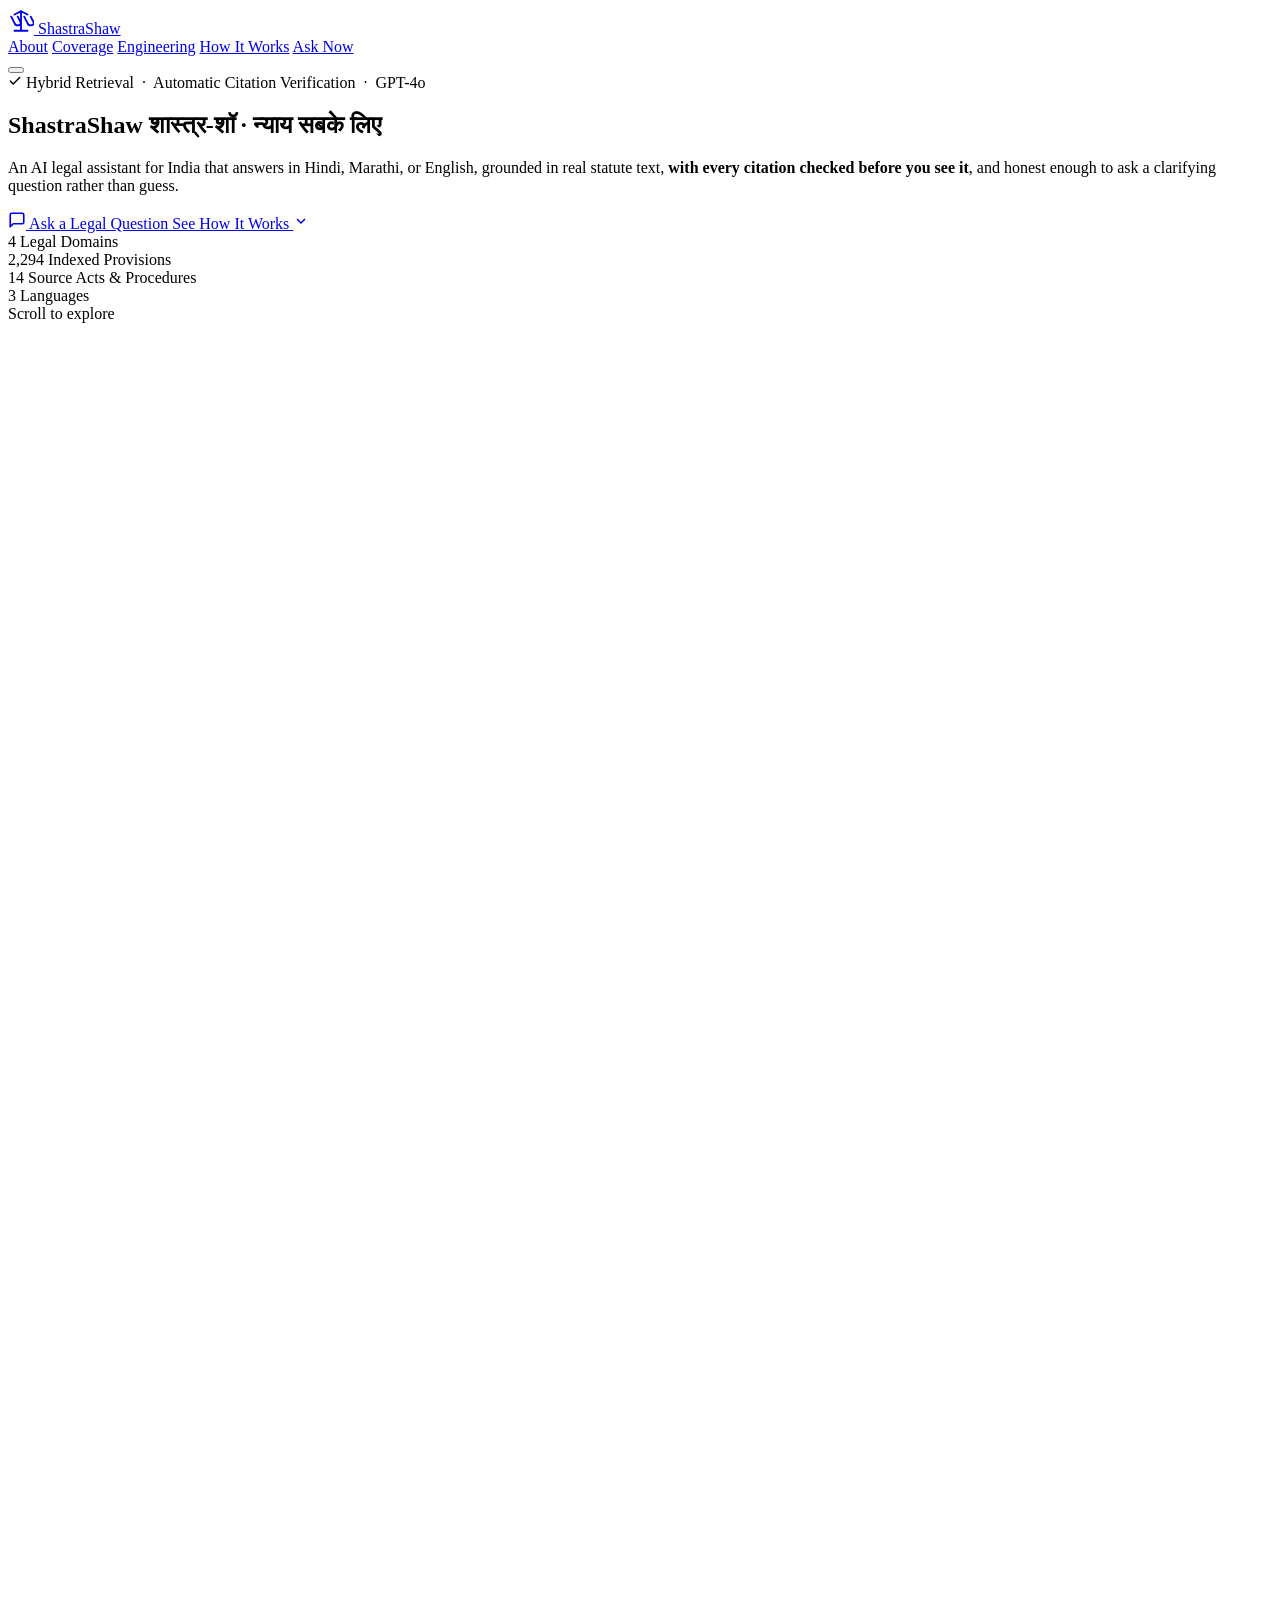
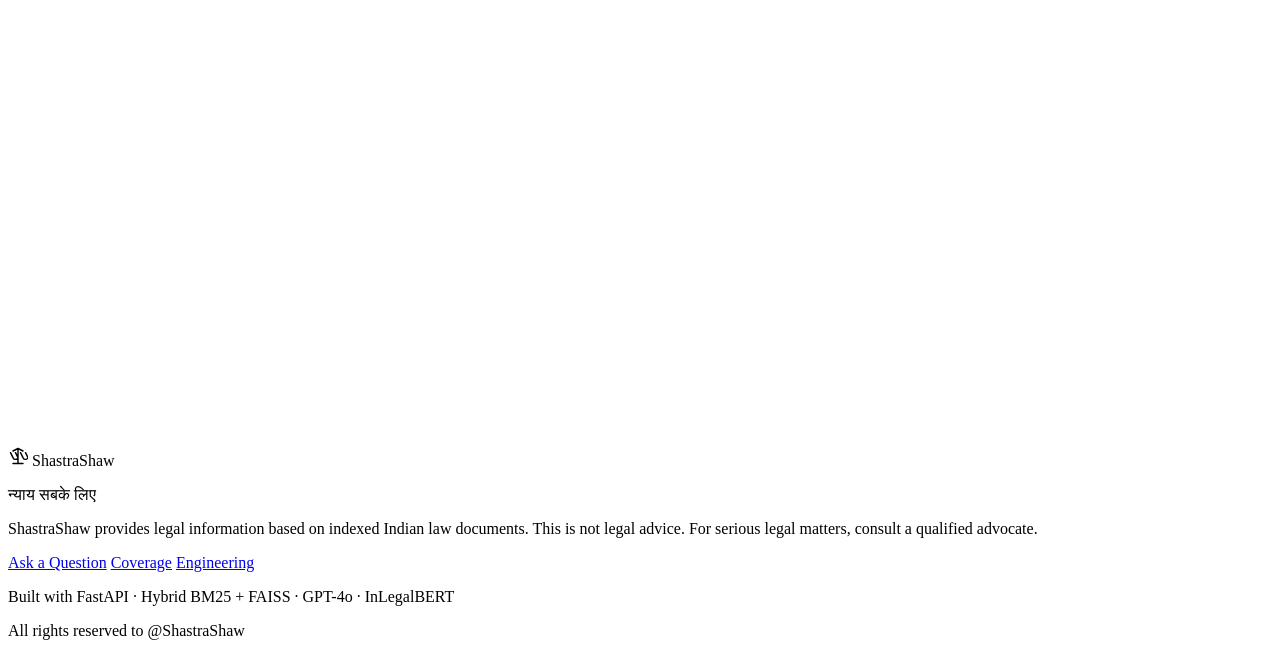
==== commit 1c75d9a7: "Harden citation accuracy: fix retrieval ranking and gold dataset section numbers - retriever.py: boo" ====
--- a/app/static/index.html
+++ b/app/static/index.html
@@ -414,7 +414,7 @@
           <span class="tech-pill">Hybrid BM25 + FAISS</span>
           <span class="tech-pill">GPT-4o</span>
           <span class="tech-pill">InLegalBERT</span>
-          <span class="tech-pill">MarianMT</span>
+          <span class="tech-pill">GPT-4o-mini Translation</span>
           <span class="tech-pill">SQLite Session Memory</span>
           <span class="tech-pill">PyMuPDF</span>
           <span class="tech-pill">Python</span>
@@ -462,7 +462,7 @@
         <a href="#coverage">Coverage</a>
         <a href="#features">Engineering</a>
       </div>
-      <p class="footer-copy">Built with FastAPI · Hybrid BM25 + FAISS · GPT-4o · InLegalBERT · MarianMT</p>
+      <p class="footer-copy">Built with FastAPI · Hybrid BM25 + FAISS · GPT-4o · InLegalBERT</p>
       <p class="footer-copy">All rights reserved to @ShastraShaw</p>
     </div>
   </footer>
